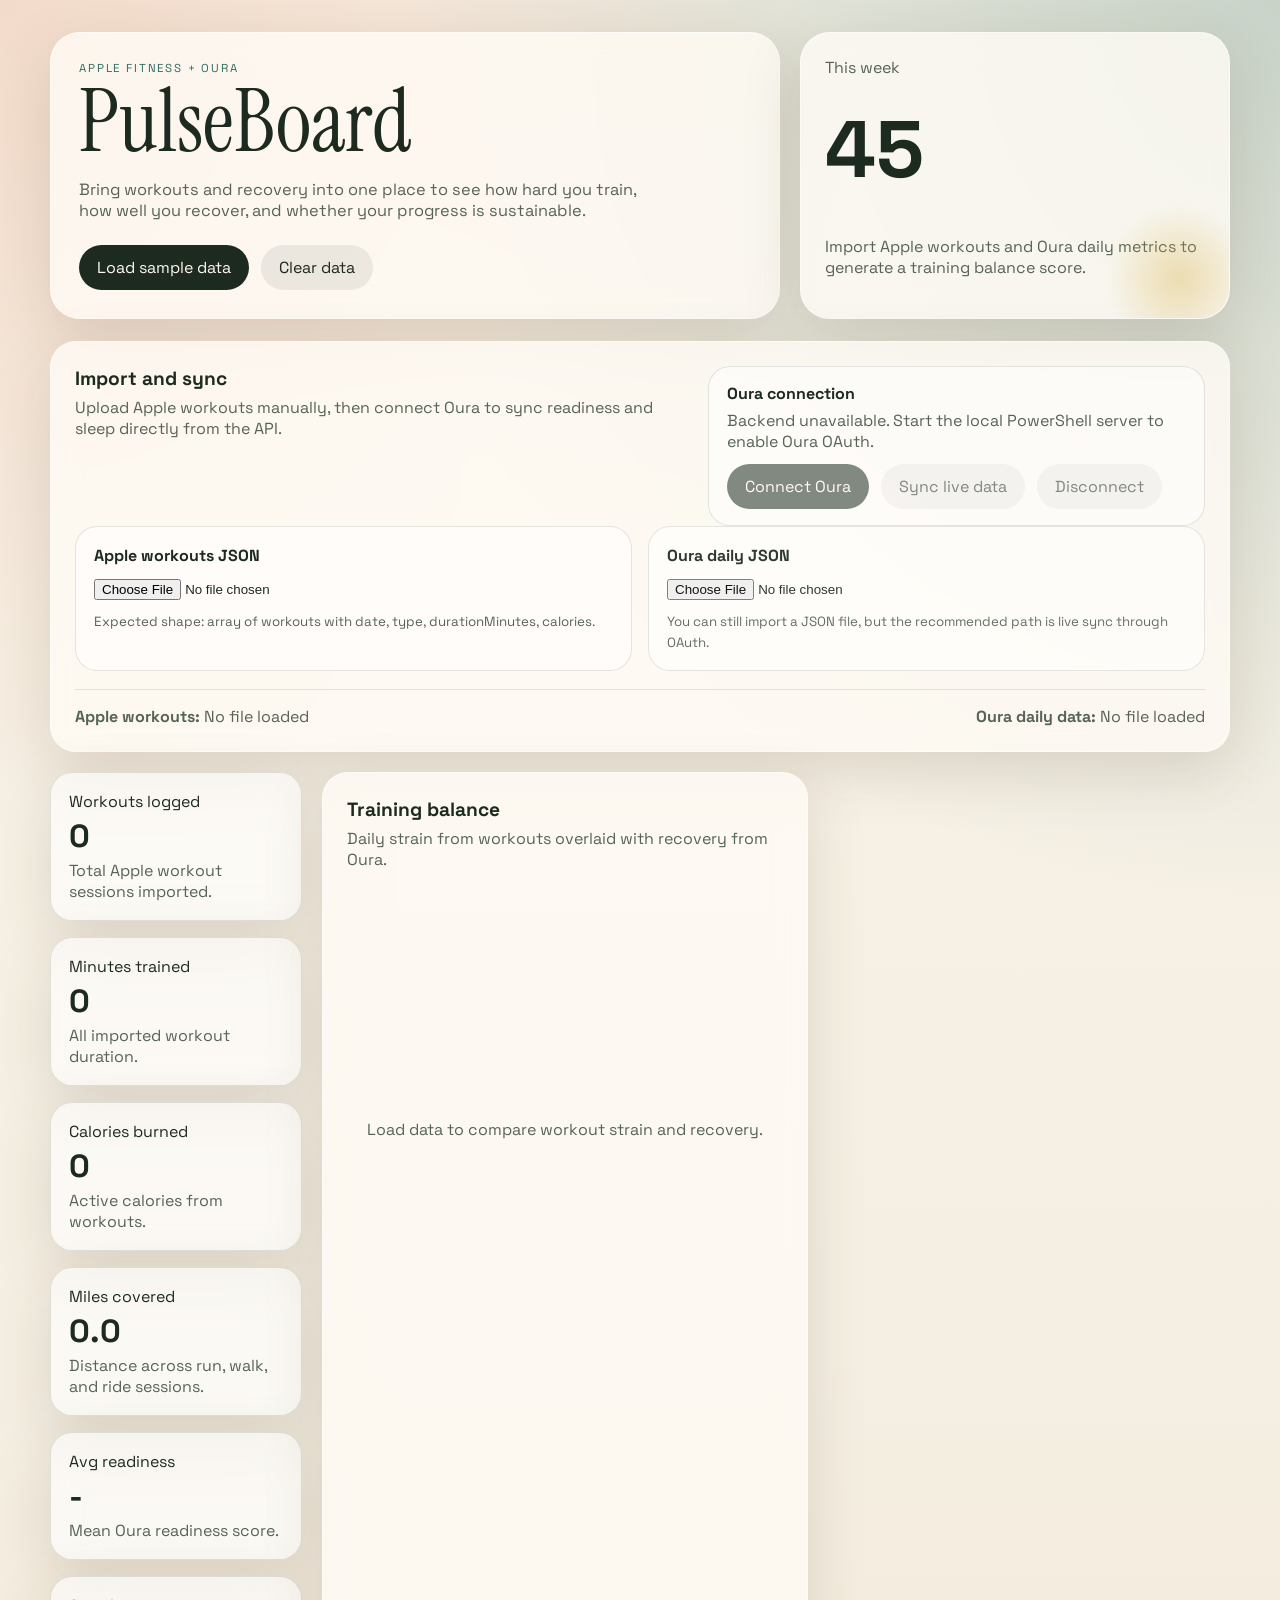
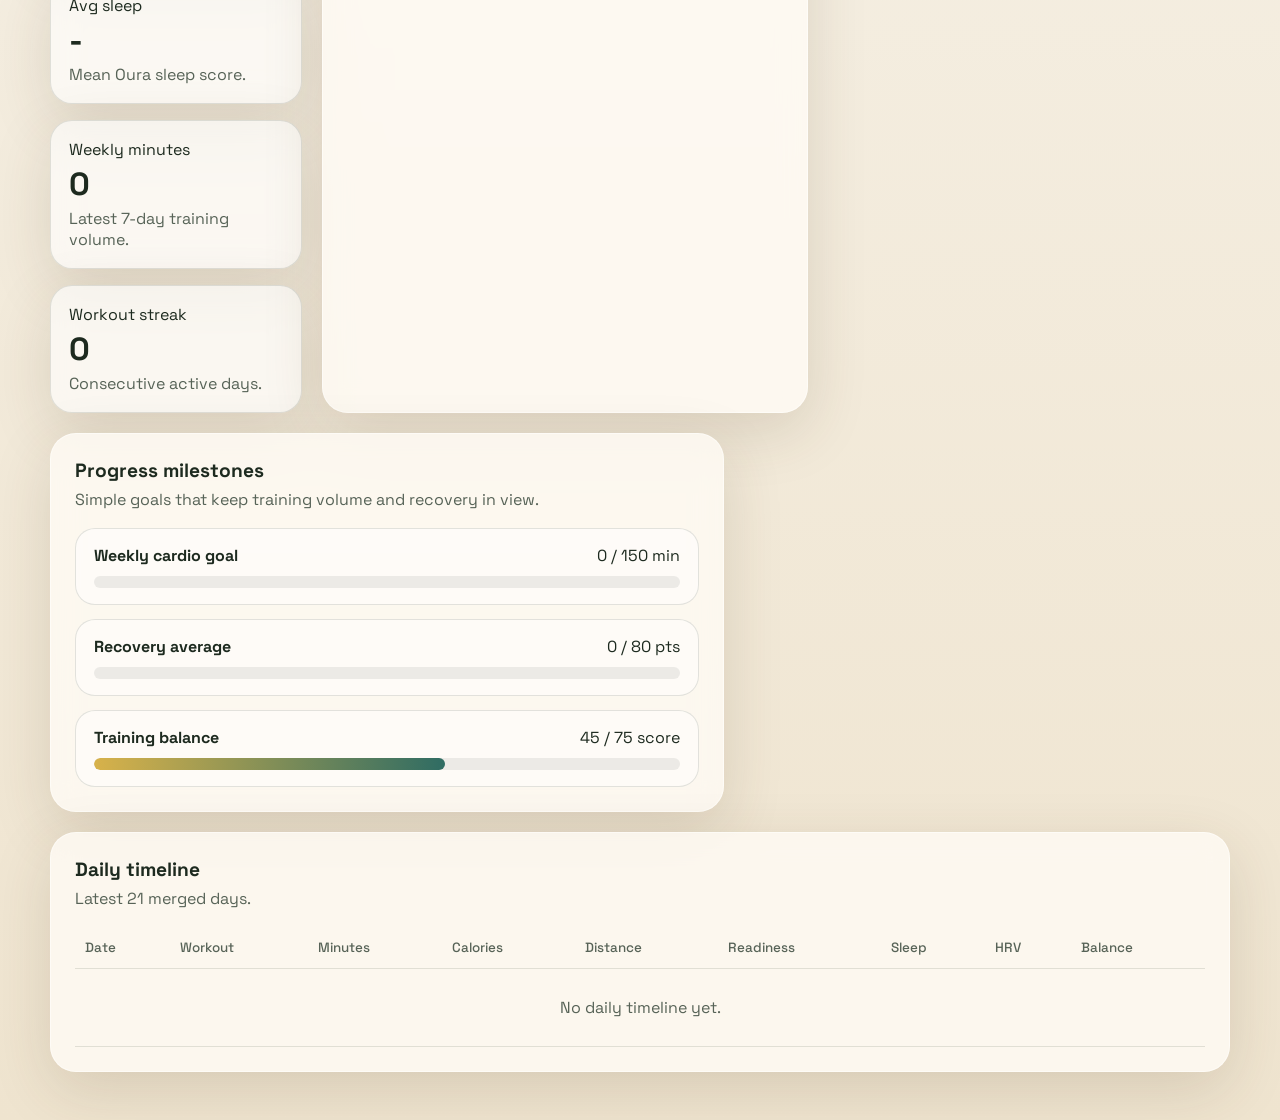
==== index.html @ 489c15a0 "Initial Codex files" ====
<!DOCTYPE html>
<html lang="en">
<head>
  <meta charset="UTF-8">
  <meta name="viewport" content="width=device-width, initial-scale=1.0">
  <title>PulseBoard</title>
  <link rel="preconnect" href="https://fonts.googleapis.com">
  <link rel="preconnect" href="https://fonts.gstatic.com" crossorigin>
  <link href="https://fonts.googleapis.com/css2?family=Space+Grotesk:wght@400;500;700&family=Instrument+Serif:ital@0;1&display=swap" rel="stylesheet">
  <link rel="stylesheet" href="styles.css">
</head>
<body>
  <div class="page-shell">
    <header class="hero">
      <div class="hero-copy">
        <p class="eyebrow">Apple Fitness + Oura</p>
        <h1>PulseBoard</h1>
        <p class="lede">
          Bring workouts and recovery into one place to see how hard you train, how well you recover,
          and whether your progress is sustainable.
        </p>
        <div class="hero-actions">
          <button id="loadSampleBtn" class="primary">Load sample data</button>
          <button id="clearDataBtn" class="secondary">Clear data</button>
        </div>
      </div>
      <div class="hero-card">
        <p class="hero-card-label">This week</p>
        <div class="hero-score" id="heroScore">0</div>
        <p class="hero-card-copy" id="heroSummary">
          Import Apple workouts and Oura daily metrics to generate a training balance score.
        </p>
      </div>
    </header>

    <main class="grid">
      <section class="panel upload-panel">
        <div class="panel-heading split-heading">
          <div>
            <h2>Import and sync</h2>
            <p>Upload Apple workouts manually, then connect Oura to sync readiness and sleep directly from the API.</p>
          </div>
          <div class="oura-connection-card">
            <div>
              <strong>Oura connection</strong>
              <div id="ouraConnectionStatus" class="connection-copy">Checking server status...</div>
            </div>
            <div class="connection-actions">
              <button id="connectOuraBtn" class="primary">Connect Oura</button>
              <button id="syncOuraBtn" class="secondary">Sync live data</button>
              <button id="disconnectOuraBtn" class="secondary subtle">Disconnect</button>
            </div>
          </div>
        </div>

        <div class="upload-grid">
          <label class="upload-card">
            <span>Apple workouts JSON</span>
            <input id="appleInput" type="file" accept=".json,application/json">
            <small>Expected shape: array of workouts with date, type, durationMinutes, calories.</small>
          </label>

          <label class="upload-card disabled-card">
            <span>Oura daily JSON</span>
            <input id="ouraInput" type="file" accept=".json,application/json">
            <small>You can still import a JSON file, but the recommended path is live sync through OAuth.</small>
          </label>
        </div>

        <div class="status-row">
          <div>
            <strong>Apple workouts:</strong>
            <span id="appleStatus">No file loaded</span>
          </div>
          <div>
            <strong>Oura daily data:</strong>
            <span id="ouraStatus">No file loaded</span>
          </div>
        </div>
      </section>

      <section class="stats-grid" id="statsGrid"></section>

      <section class="panel">
        <div class="panel-heading">
          <h2>Training balance</h2>
          <p>Daily strain from workouts overlaid with recovery from Oura.</p>
        </div>
        <div id="chart" class="chart"></div>
      </section>

      <section class="panel">
        <div class="panel-heading">
          <h2>Progress milestones</h2>
          <p>Simple goals that keep training volume and recovery in view.</p>
        </div>
        <div id="milestones" class="milestones"></div>
      </section>

      <section class="panel wide">
        <div class="panel-heading">
          <h2>Daily timeline</h2>
          <p>Latest 21 merged days.</p>
        </div>
        <div class="table-wrap">
          <table>
            <thead>
              <tr>
                <th>Date</th>
                <th>Workout</th>
                <th>Minutes</th>
                <th>Calories</th>
                <th>Distance</th>
                <th>Readiness</th>
                <th>Sleep</th>
                <th>HRV</th>
                <th>Balance</th>
              </tr>
            </thead>
            <tbody id="timelineBody"></tbody>
          </table>
        </div>
      </section>
    </main>
  </div>

  <script type="module" src="app.js"></script>
</body>
</html>
---- styles.css ----
:root {
  --bg: #f5efe3;
  --bg-deep: #ead8b9;
  --panel: rgba(255, 252, 246, 0.8);
  --ink: #1d2a1f;
  --muted: #576357;
  --accent: #d86f45;
  --accent-2: #2f6c63;
  --accent-3: #d8b24a;
  --line: rgba(29, 42, 31, 0.12);
  --shadow: 0 18px 60px rgba(76, 55, 24, 0.15);
}

* {
  box-sizing: border-box;
}

body {
  margin: 0;
  min-height: 100vh;
  font-family: "Space Grotesk", sans-serif;
  color: var(--ink);
  background:
    radial-gradient(circle at top left, rgba(216, 111, 69, 0.18), transparent 28%),
    radial-gradient(circle at top right, rgba(47, 108, 99, 0.24), transparent 30%),
    linear-gradient(180deg, #f9f3e8 0%, var(--bg) 50%, #efe4cf 100%);
}

.page-shell {
  width: min(1180px, calc(100vw - 32px));
  margin: 0 auto;
  padding: 32px 0 48px;
}

.hero {
  display: grid;
  grid-template-columns: 1.7fr 1fr;
  gap: 20px;
  align-items: stretch;
  margin-bottom: 22px;
}

.hero-copy,
.hero-card,
.panel,
.stat-card {
  border: 1px solid rgba(255, 255, 255, 0.45);
  background: var(--panel);
  backdrop-filter: blur(14px);
  box-shadow: var(--shadow);
}

.hero-copy {
  border-radius: 30px;
  padding: 28px;
}

.eyebrow {
  margin: 0 0 6px;
  text-transform: uppercase;
  letter-spacing: 0.16em;
  font-size: 0.72rem;
  color: var(--accent-2);
}

h1 {
  margin: 0;
  font-family: "Instrument Serif", serif;
  font-size: clamp(3rem, 8vw, 5.4rem);
  font-weight: 400;
  line-height: 0.95;
}

.lede,
.panel-heading p,
.hero-card-copy,
.upload-card small,
.stat-subtitle,
.empty-state,
.connection-copy {
  color: var(--muted);
}

.lede {
  max-width: 56ch;
  font-size: 1.02rem;
}

.hero-actions,
.connection-actions {
  display: flex;
  gap: 12px;
  flex-wrap: wrap;
}

.hero-actions {
  margin-top: 24px;
}

button {
  border: 0;
  border-radius: 999px;
  padding: 12px 18px;
  font: inherit;
  cursor: pointer;
  transition: transform 180ms ease, opacity 180ms ease, background-color 180ms ease;
}

button:hover {
  transform: translateY(-1px);
}

button.primary {
  background: var(--ink);
  color: #fff9f0;
}

button.secondary {
  background: rgba(29, 42, 31, 0.08);
  color: var(--ink);
}

button.subtle {
  opacity: 0.8;
}

button:disabled {
  opacity: 0.55;
  cursor: not-allowed;
  transform: none;
}

.hero-card {
  border-radius: 30px;
  padding: 24px;
  display: flex;
  flex-direction: column;
  justify-content: space-between;
  overflow: hidden;
  position: relative;
}

.hero-card::after {
  content: "";
  position: absolute;
  inset: auto -30px -40px auto;
  width: 160px;
  height: 160px;
  border-radius: 50%;
  background: radial-gradient(circle, rgba(216, 178, 74, 0.38), transparent 65%);
}

.hero-card-label {
  margin: 0;
  color: var(--muted);
}

.hero-score {
  font-size: clamp(3rem, 10vw, 5rem);
  line-height: 0.9;
  font-weight: 700;
}

.grid {
  display: grid;
  grid-template-columns: repeat(12, 1fr);
  gap: 20px;
}

.panel {
  grid-column: span 6;
  border-radius: 26px;
  padding: 24px;
}

.panel.wide,
.upload-panel {
  grid-column: 1 / -1;
}

.panel-heading h2 {
  margin: 0 0 6px;
  font-size: 1.2rem;
}

.panel-heading p {
  margin: 0 0 18px;
}

.split-heading {
  display: flex;
  justify-content: space-between;
  gap: 18px;
  align-items: start;
}

.oura-connection-card {
  min-width: min(100%, 360px);
  border: 1px solid var(--line);
  background: rgba(255, 255, 255, 0.58);
  padding: 16px 18px;
  border-radius: 22px;
}

.connection-copy {
  margin-top: 6px;
  margin-bottom: 12px;
}

.upload-grid,
.stats-grid {
  display: grid;
  grid-template-columns: repeat(auto-fit, minmax(220px, 1fr));
  gap: 16px;
}

.upload-card,
.stat-card {
  border-radius: 22px;
  padding: 18px;
  background: rgba(255, 255, 255, 0.62);
  border: 1px solid var(--line);
}

.upload-card {
  display: block;
}

.disabled-card {
  opacity: 0.92;
}

.upload-card span {
  display: block;
  font-weight: 700;
  margin-bottom: 12px;
}

.upload-card input {
  width: 100%;
  margin-bottom: 10px;
}

.status-row {
  display: flex;
  justify-content: space-between;
  gap: 16px;
  flex-wrap: wrap;
  margin-top: 18px;
  padding-top: 16px;
  border-top: 1px solid var(--line);
  color: var(--muted);
}

.stat-card {
  grid-column: span 3;
}

.stat-value {
  font-size: 2rem;
  font-weight: 700;
  margin: 4px 0;
}

.chart {
  display: grid;
  grid-template-columns: repeat(auto-fit, minmax(24px, 1fr));
  gap: 10px;
  align-items: end;
  min-height: 280px;
}

.chart-col {
  min-height: 220px;
  display: flex;
  flex-direction: column;
  justify-content: end;
  gap: 8px;
  align-items: center;
}

.bar {
  width: 100%;
  border-radius: 999px;
  min-height: 6px;
  position: relative;
  animation: rise 600ms ease both;
  transform-origin: bottom;
}

.bar.strain {
  background: linear-gradient(180deg, #f1bd68, var(--accent));
}

.bar.recovery {
  background: linear-gradient(180deg, #91cab6, var(--accent-2));
}

.chart-date {
  font-size: 0.72rem;
  color: var(--muted);
  writing-mode: vertical-rl;
  transform: rotate(180deg);
}

.milestones {
  display: grid;
  gap: 14px;
}

.milestone {
  padding: 16px 18px;
  border-radius: 20px;
  border: 1px solid var(--line);
  background: rgba(255, 255, 255, 0.52);
}

.milestone-head {
  display: flex;
  justify-content: space-between;
  gap: 12px;
  align-items: baseline;
  margin-bottom: 10px;
}

.milestone-meter {
  height: 12px;
  border-radius: 999px;
  background: rgba(29, 42, 31, 0.08);
  overflow: hidden;
}

.milestone-fill {
  height: 100%;
  border-radius: inherit;
  background: linear-gradient(90deg, var(--accent-3), var(--accent-2));
}

.table-wrap {
  overflow-x: auto;
}

table {
  width: 100%;
  border-collapse: collapse;
}

th,
td {
  padding: 12px 10px;
  border-bottom: 1px solid var(--line);
  text-align: left;
  white-space: nowrap;
}

th {
  color: var(--muted);
  font-size: 0.84rem;
  font-weight: 500;
}

.pill {
  display: inline-block;
  padding: 5px 10px;
  border-radius: 999px;
  background: rgba(47, 108, 99, 0.1);
}

.empty-state {
  padding: 28px 0;
  text-align: center;
}

@keyframes rise {
  from {
    transform: scaleY(0.2);
    opacity: 0.3;
  }
  to {
    transform: scaleY(1);
    opacity: 1;
  }
}

@media (max-width: 900px) {
  .hero,
  .panel {
    grid-template-columns: 1fr;
    grid-column: 1 / -1;
  }

  .hero,
  .split-heading {
    grid-template-columns: 1fr;
    display: grid;
  }

  .stat-card {
    grid-column: span 6;
  }

  .chart {
    min-height: 220px;
  }
}

@media (max-width: 640px) {
  .page-shell {
    width: min(100vw - 20px, 1180px);
    padding-top: 18px;
  }

  .hero-copy,
  .hero-card,
  .panel {
    border-radius: 22px;
    padding: 18px;
  }

  .oura-connection-card {
    min-width: 0;
  }

  .stat-card {
    grid-column: 1 / -1;
  }

  th,
  td {
    padding: 10px 8px;
  }
}
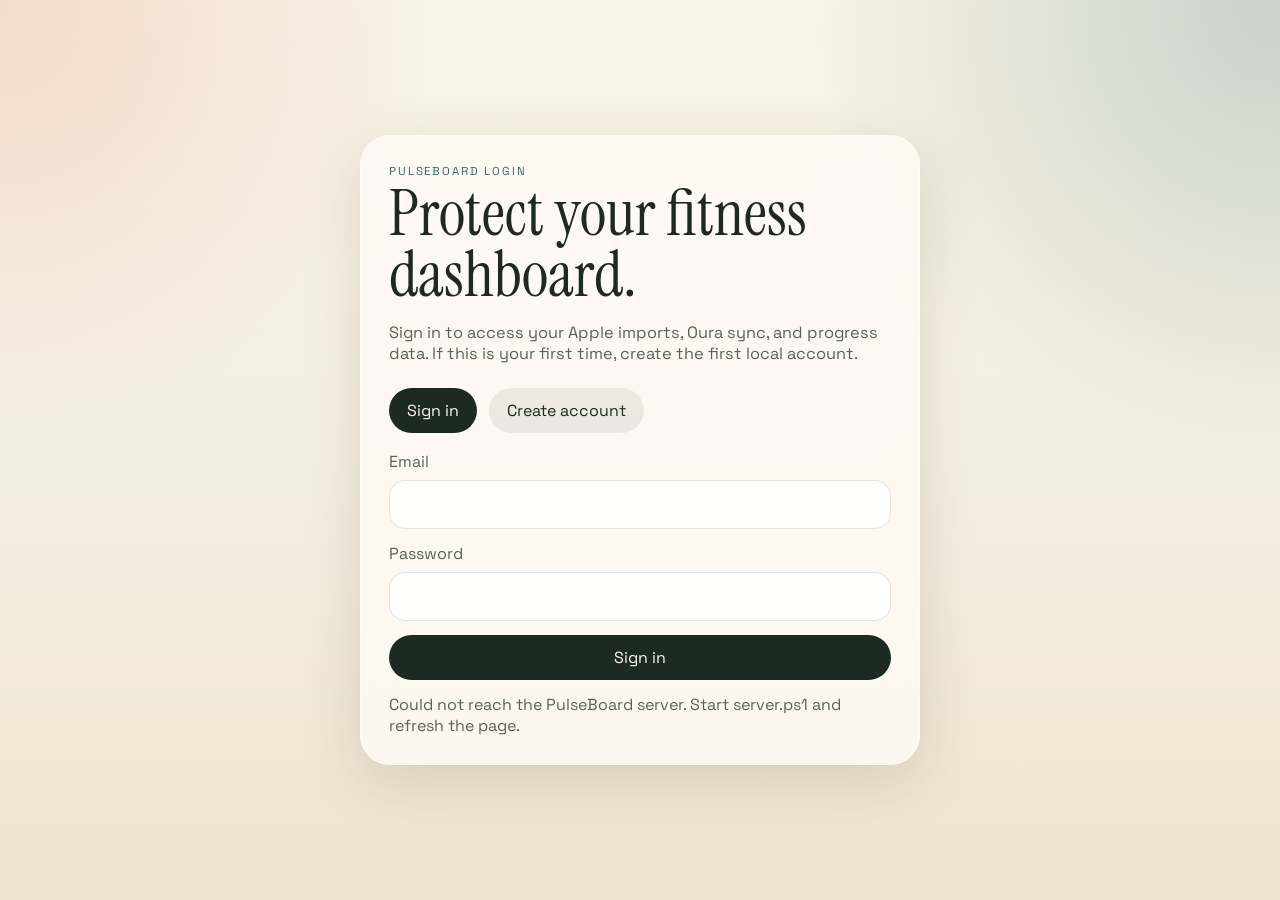
==== commit 21d2569a: "Added user login & oura workout data" ====
--- a/index.html
+++ b/index.html
@@ -10,7 +10,54 @@
   <link rel="stylesheet" href="styles.css">
 </head>
 <body>
-  <div class="page-shell">
+  <div id="authScreen" class="auth-screen">
+    <section class="auth-card">
+      <p class="eyebrow">PulseBoard Login</p>
+      <h1 class="auth-title">Protect your fitness dashboard.</h1>
+      <p class="lede">Sign in to access your Apple imports, Oura sync, and progress data. If this is your first time, create the first local account.</p>
+      <div class="auth-toggle-row">
+        <button id="showLoginBtn" class="primary">Sign in</button>
+        <button id="showRegisterBtn" class="secondary">Create account</button>
+      </div>
+      <form id="loginForm" class="auth-form">
+        <label>
+          <span>Email</span>
+          <input id="loginEmail" type="email" autocomplete="username" required>
+        </label>
+        <label>
+          <span>Password</span>
+          <input id="loginPassword" type="password" autocomplete="current-password" required>
+        </label>
+        <button type="submit" class="primary full">Sign in</button>
+      </form>
+      <form id="registerForm" class="auth-form hidden">
+        <label>
+          <span>Name</span>
+          <input id="registerName" type="text" autocomplete="name" required>
+        </label>
+        <label>
+          <span>Email</span>
+          <input id="registerEmail" type="email" autocomplete="username" required>
+        </label>
+        <label>
+          <span>Password</span>
+          <input id="registerPassword" type="password" autocomplete="new-password" required>
+        </label>
+        <button type="submit" class="primary full">Create account</button>
+      </form>
+      <p id="authMessage" class="auth-message">Checking session...</p>
+    </section>
+  </div>
+
+  <div id="appShell" class="page-shell hidden">
+    <header class="app-topbar">
+      <div>
+        <p class="eyebrow">PulseBoard</p>
+        <strong id="userGreeting">Signed out</strong>
+      </div>
+      <button id="logoutBtn" class="secondary">Log out</button>
+    </header>
+
     <header class="hero">
       <div class="hero-copy">
         <p class="eyebrow">Apple Fitness + Oura</p>
@@ -38,7 +85,7 @@
         <div class="panel-heading split-heading">
           <div>
             <h2>Import and sync</h2>
-            <p>Upload Apple workouts manually, then connect Oura to sync readiness and sleep directly from the API.</p>
+            <p>Upload Apple workouts manually, then connect Oura to sync readiness, workouts, and sessions directly from the API.</p>
           </div>
           <div class="oura-connection-card">
             <div>
--- a/styles.css
+++ b/styles.css
@@ -26,33 +26,46 @@
     linear-gradient(180deg, #f9f3e8 0%, var(--bg) 50%, #efe4cf 100%);
 }
 
-.page-shell {
-  width: min(1180px, calc(100vw - 32px));
-  margin: 0 auto;
-  padding: 32px 0 48px;
-}
-
-.hero {
-  display: grid;
-  grid-template-columns: 1.7fr 1fr;
-  gap: 20px;
-  align-items: stretch;
-  margin-bottom: 22px;
-}
-
+.hidden {
+  display: none !important;
+}
+
+.auth-screen {
+  min-height: 100vh;
+  display: grid;
+  place-items: center;
+  padding: 20px;
+}
+
+.auth-card,
 .hero-copy,
 .hero-card,
 .panel,
-.stat-card {
+.stat-card,
+.app-topbar {
   border: 1px solid rgba(255, 255, 255, 0.45);
   background: var(--panel);
   backdrop-filter: blur(14px);
   box-shadow: var(--shadow);
 }
 
-.hero-copy {
+.auth-card {
+  width: min(560px, 100%);
   border-radius: 30px;
   padding: 28px;
+}
+
+.auth-title,
+h1 {
+  margin: 0;
+  font-family: "Instrument Serif", serif;
+  font-weight: 400;
+  line-height: 0.95;
+}
+
+.auth-title {
+  font-size: clamp(2.5rem, 7vw, 4rem);
+  margin-bottom: 12px;
 }
 
 .eyebrow {
@@ -63,29 +76,19 @@
   color: var(--accent-2);
 }
 
-h1 {
-  margin: 0;
-  font-family: "Instrument Serif", serif;
-  font-size: clamp(3rem, 8vw, 5.4rem);
-  font-weight: 400;
-  line-height: 0.95;
-}
-
 .lede,
 .panel-heading p,
 .hero-card-copy,
 .upload-card small,
 .stat-subtitle,
 .empty-state,
-.connection-copy {
+.connection-copy,
+.auth-message,
+.auth-form span {
   color: var(--muted);
 }
 
-.lede {
-  max-width: 56ch;
-  font-size: 1.02rem;
-}
-
+.auth-toggle-row,
 .hero-actions,
 .connection-actions {
   display: flex;
@@ -93,8 +96,30 @@
   flex-wrap: wrap;
 }
 
+.auth-toggle-row,
 .hero-actions {
   margin-top: 24px;
+}
+
+.auth-form {
+  display: grid;
+  gap: 14px;
+  margin-top: 18px;
+}
+
+.auth-form label {
+  display: grid;
+  gap: 8px;
+}
+
+input {
+  width: 100%;
+  border: 1px solid var(--line);
+  border-radius: 16px;
+  padding: 13px 14px;
+  font: inherit;
+  background: rgba(255, 255, 255, 0.86);
+  color: var(--ink);
 }
 
 button {
@@ -128,6 +153,52 @@
   opacity: 0.55;
   cursor: not-allowed;
   transform: none;
+}
+
+button.full {
+  width: 100%;
+}
+
+.auth-message {
+  margin: 14px 0 0;
+}
+
+.page-shell {
+  width: min(1180px, calc(100vw - 32px));
+  margin: 0 auto;
+  padding: 20px 0 48px;
+}
+
+.app-topbar {
+  border-radius: 22px;
+  padding: 14px 18px;
+  display: flex;
+  justify-content: space-between;
+  align-items: center;
+  gap: 14px;
+  margin-bottom: 18px;
+}
+
+.hero {
+  display: grid;
+  grid-template-columns: 1.7fr 1fr;
+  gap: 20px;
+  align-items: stretch;
+  margin-bottom: 22px;
+}
+
+.hero-copy {
+  border-radius: 30px;
+  padding: 28px;
+}
+
+h1 {
+  font-size: clamp(3rem, 8vw, 5.4rem);
+}
+
+.lede {
+  max-width: 56ch;
+  font-size: 1.02rem;
 }
 
 .hero-card {
@@ -410,9 +481,11 @@
     padding-top: 18px;
   }
 
+  .auth-card,
   .hero-copy,
   .hero-card,
-  .panel {
+  .panel,
+  .app-topbar {
     border-radius: 22px;
     padding: 18px;
   }
